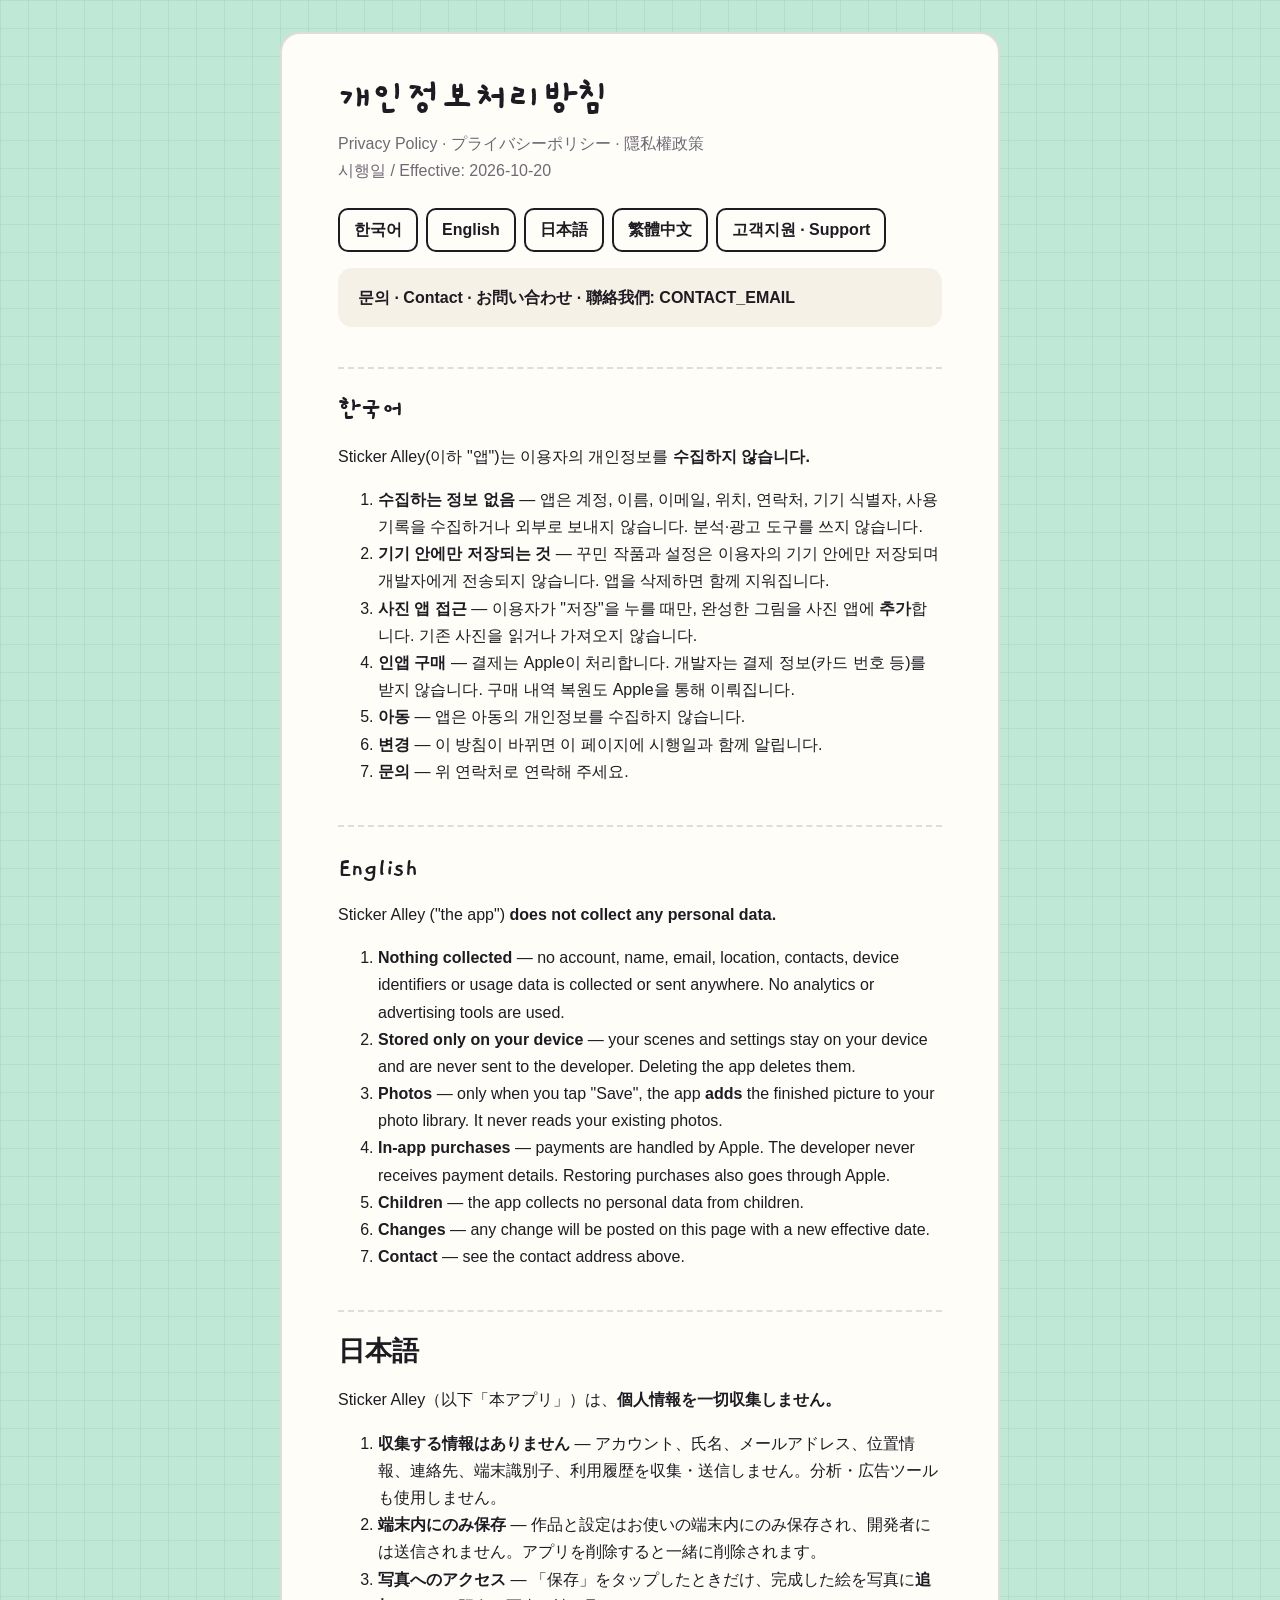
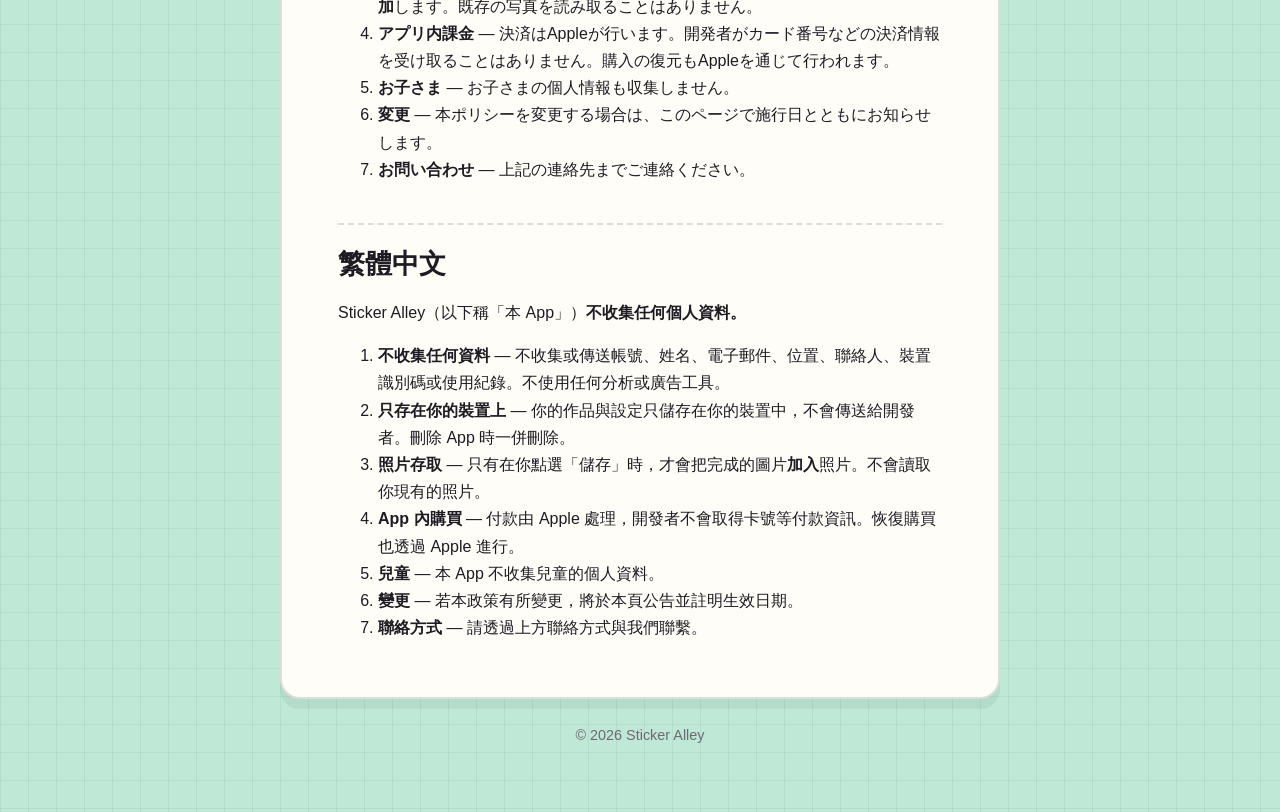
==== privacy.html @ f232ded1 "Support and privacy pages in four languages Co-Authored-By: Claude Opus 5.5 <noreply@anthropic.com>" ====
<!doctype html>
<html lang="ko">
<head>
<meta charset="utf-8">
<meta name="viewport" content="width=device-width, initial-scale=1">
<title>Sticker Alley — 개인정보처리방침 / Privacy Policy</title>
<link rel="preconnect" href="https://fonts.googleapis.com">
<link href="https://fonts.googleapis.com/css2?family=Gaegu:wght@700&display=swap" rel="stylesheet">
<link rel="stylesheet" href="style.css">
</head>
<body>
<main>
  <h1>개인정보처리방침</h1>
  <p class="lead">Privacy Policy · プライバシーポリシー · 隱私權政策<br>시행일 / Effective: 2026-10-20</p>
  <nav class="langs">
    <a href="#ko">한국어</a><a href="#en">English</a><a href="#ja">日本語</a><a href="#zh">繁體中文</a>
    <a href="index.html">고객지원 · Support</a>
  </nav>
  <p class="contact">문의 · Contact · お問い合わせ · 聯絡我們: <span id="email">CONTACT_EMAIL</span></p>

  <section id="ko">
    <h2>한국어</h2>
    <p>Sticker Alley(이하 "앱")는 이용자의 개인정보를 <b>수집하지 않습니다.</b></p>
    <ol>
      <li><b>수집하는 정보 없음</b> — 앱은 계정, 이름, 이메일, 위치, 연락처, 기기 식별자, 사용 기록을 수집하거나 외부로 보내지 않습니다. 분석·광고 도구를 쓰지 않습니다.</li>
      <li><b>기기 안에만 저장되는 것</b> — 꾸민 작품과 설정은 이용자의 기기 안에만 저장되며 개발자에게 전송되지 않습니다. 앱을 삭제하면 함께 지워집니다.</li>
      <li><b>사진 앱 접근</b> — 이용자가 "저장"을 누를 때만, 완성한 그림을 사진 앱에 <b>추가</b>합니다. 기존 사진을 읽거나 가져오지 않습니다.</li>
      <li><b>인앱 구매</b> — 결제는 Apple이 처리합니다. 개발자는 결제 정보(카드 번호 등)를 받지 않습니다. 구매 내역 복원도 Apple을 통해 이뤄집니다.</li>
      <li><b>아동</b> — 앱은 아동의 개인정보를 수집하지 않습니다.</li>
      <li><b>변경</b> — 이 방침이 바뀌면 이 페이지에 시행일과 함께 알립니다.</li>
      <li><b>문의</b> — 위 연락처로 연락해 주세요.</li>
    </ol>
  </section>

  <section id="en">
    <h2>English</h2>
    <p>Sticker Alley ("the app") <b>does not collect any personal data.</b></p>
    <ol>
      <li><b>Nothing collected</b> — no account, name, email, location, contacts, device identifiers or usage data is collected or sent anywhere. No analytics or advertising tools are used.</li>
      <li><b>Stored only on your device</b> — your scenes and settings stay on your device and are never sent to the developer. Deleting the app deletes them.</li>
      <li><b>Photos</b> — only when you tap "Save", the app <b>adds</b> the finished picture to your photo library. It never reads your existing photos.</li>
      <li><b>In-app purchases</b> — payments are handled by Apple. The developer never receives payment details. Restoring purchases also goes through Apple.</li>
      <li><b>Children</b> — the app collects no personal data from children.</li>
      <li><b>Changes</b> — any change will be posted on this page with a new effective date.</li>
      <li><b>Contact</b> — see the contact address above.</li>
    </ol>
  </section>

  <section id="ja">
    <h2>日本語</h2>
    <p>Sticker Alley（以下「本アプリ」）は、<b>個人情報を一切収集しません。</b></p>
    <ol>
      <li><b>収集する情報はありません</b> — アカウント、氏名、メールアドレス、位置情報、連絡先、端末識別子、利用履歴を収集・送信しません。分析・広告ツールも使用しません。</li>
      <li><b>端末内にのみ保存</b> — 作品と設定はお使いの端末内にのみ保存され、開発者には送信されません。アプリを削除すると一緒に削除されます。</li>
      <li><b>写真へのアクセス</b> — 「保存」をタップしたときだけ、完成した絵を写真に<b>追加</b>します。既存の写真を読み取ることはありません。</li>
      <li><b>アプリ内課金</b> — 決済はAppleが行います。開発者がカード番号などの決済情報を受け取ることはありません。購入の復元もAppleを通じて行われます。</li>
      <li><b>お子さま</b> — お子さまの個人情報も収集しません。</li>
      <li><b>変更</b> — 本ポリシーを変更する場合は、このページで施行日とともにお知らせします。</li>
      <li><b>お問い合わせ</b> — 上記の連絡先までご連絡ください。</li>
    </ol>
  </section>

  <section id="zh">
    <h2>繁體中文</h2>
    <p>Sticker Alley（以下稱「本 App」）<b>不收集任何個人資料。</b></p>
    <ol>
      <li><b>不收集任何資料</b> — 不收集或傳送帳號、姓名、電子郵件、位置、聯絡人、裝置識別碼或使用紀錄。不使用任何分析或廣告工具。</li>
      <li><b>只存在你的裝置上</b> — 你的作品與設定只儲存在你的裝置中，不會傳送給開發者。刪除 App 時一併刪除。</li>
      <li><b>照片存取</b> — 只有在你點選「儲存」時，才會把完成的圖片<b>加入</b>照片。不會讀取你現有的照片。</li>
      <li><b>App 內購買</b> — 付款由 Apple 處理，開發者不會取得卡號等付款資訊。恢復購買也透過 Apple 進行。</li>
      <li><b>兒童</b> — 本 App 不收集兒童的個人資料。</li>
      <li><b>變更</b> — 若本政策有所變更，將於本頁公告並註明生效日期。</li>
      <li><b>聯絡方式</b> — 請透過上方聯絡方式與我們聯繫。</li>
    </ol>
  </section>
</main>
<footer>© 2026 Sticker Alley</footer>
</body>
</html>
---- style.css ----
:root {
  --paper: #f6f1e7;
  --surface: #fffdf8;
  --ink: #1e1b22;
  --sub: #6f6976;
  --accent: #e8432e;
  --mint: #bfe8d6;
  --rule: rgba(30, 27, 34, 0.14);
}
* { box-sizing: border-box; }
body {
  margin: 0;
  background: var(--mint);
  background-image: linear-gradient(rgba(30, 90, 70, 0.07) 1px, transparent 1px),
                    linear-gradient(90deg, rgba(30, 90, 70, 0.07) 1px, transparent 1px);
  background-size: 28px 28px;
  color: var(--ink);
  font: 16px/1.7 "Pretendard", -apple-system, "Apple SD Gothic Neo", "Hiragino Sans", "PingFang TC", "Noto Sans KR", sans-serif;
  padding: 32px 16px 64px;
}
main {
  max-width: 720px;
  margin: 0 auto;
  background: var(--surface);
  border: 2px solid var(--rule);
  border-radius: 20px;
  padding: 40px clamp(20px, 5vw, 56px);
  box-shadow: 0 10px 0 rgba(30, 27, 34, 0.06);
}
h1, h2, h3 { font-family: "Gaegu", "Pretendard", sans-serif; line-height: 1.25; }
h1 { font-size: 2.6rem; margin: 0 0 4px; }
h2 { font-size: 1.7rem; margin: 40px 0 8px; padding-top: 24px; border-top: 2px dashed var(--rule); }
h3 { font-size: 1.3rem; margin: 24px 0 4px; }
.lead { color: var(--sub); margin: 0 0 24px; }
nav.langs { display: flex; flex-wrap: wrap; gap: 8px; margin: 0 0 8px; }
nav.langs a, .button {
  display: inline-block;
  padding: 6px 14px;
  border: 2px solid var(--ink);
  border-radius: 10px;
  color: var(--ink);
  text-decoration: none;
  font-weight: 700;
  background: var(--surface);
}
nav.langs a:hover, .button:hover { background: var(--paper); }
a { color: var(--accent); }
.contact {
  background: var(--paper);
  border-radius: 14px;
  padding: 16px 20px;
  margin: 16px 0;
  font-weight: 700;
}
footer { max-width: 720px; margin: 24px auto 0; text-align: center; color: var(--sub); font-size: 0.9rem; }
ul { padding-left: 1.2em; }
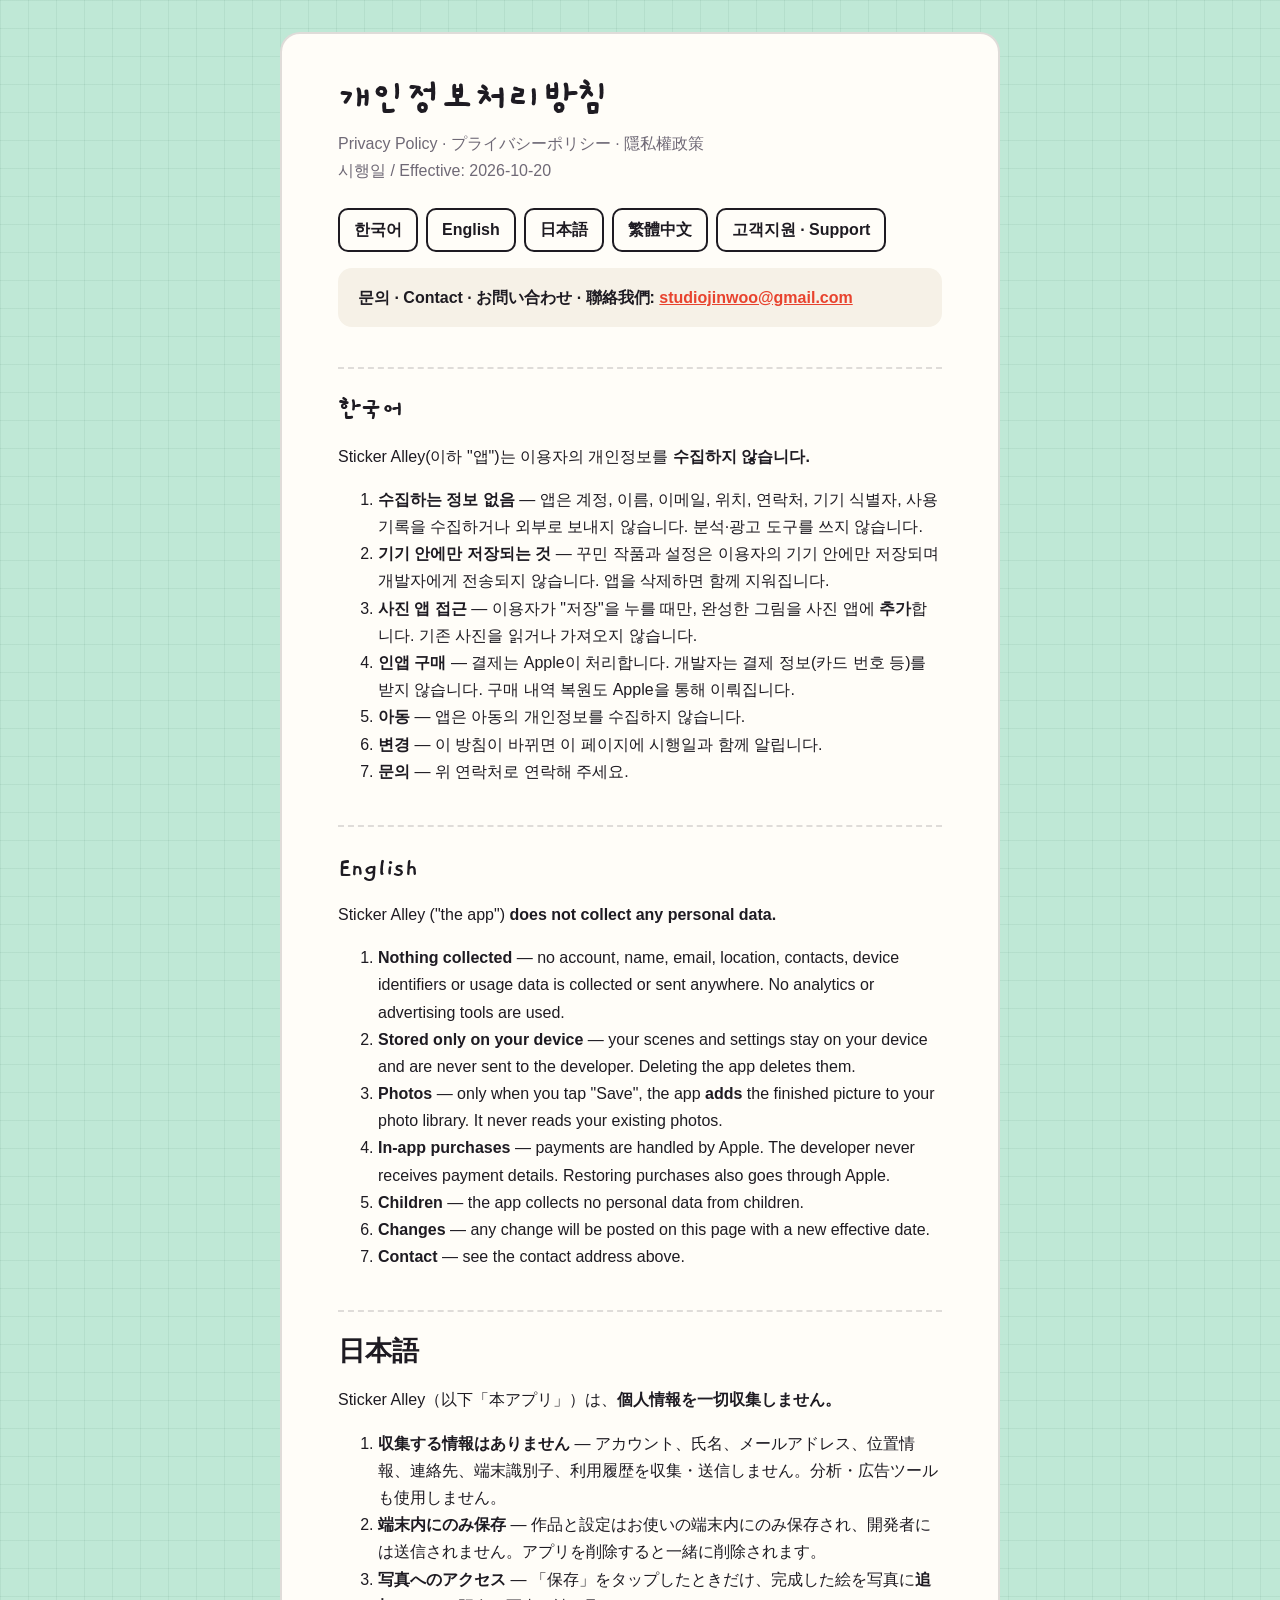
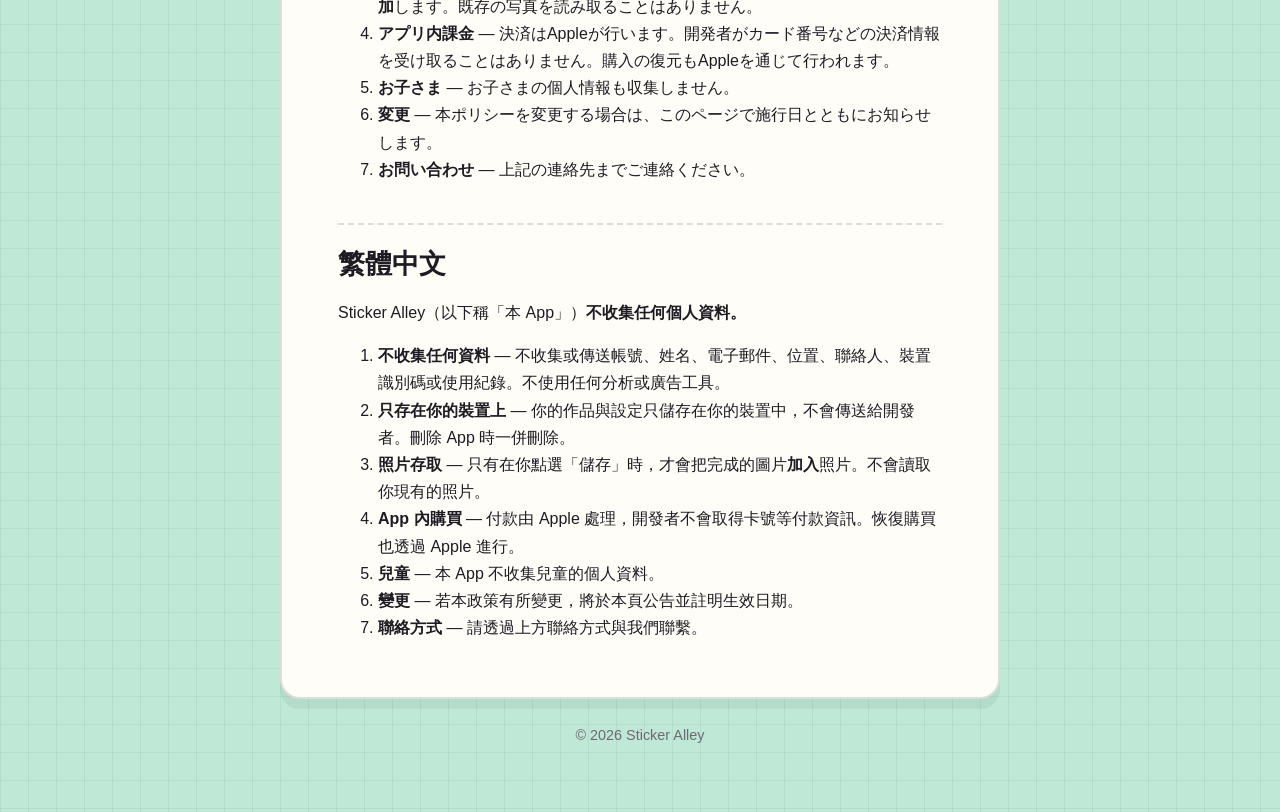
==== commit 12c40d71: "Contact address Co-Authored-By: Claude Opus 5.5 <noreply@anthropic.com>" ====
--- a/privacy.html
+++ b/privacy.html
@@ -16,7 +16,7 @@
     <a href="#ko">한국어</a><a href="#en">English</a><a href="#ja">日本語</a><a href="#zh">繁體中文</a>
     <a href="index.html">고객지원 · Support</a>
   </nav>
-  <p class="contact">문의 · Contact · お問い合わせ · 聯絡我們: <span id="email">CONTACT_EMAIL</span></p>
+  <p class="contact">문의 · Contact · お問い合わせ · 聯絡我們: <a id="email" href="mailto:studiojinwoo@gmail.com">studiojinwoo@gmail.com</a></p>
 
   <section id="ko">
     <h2>한국어</h2>
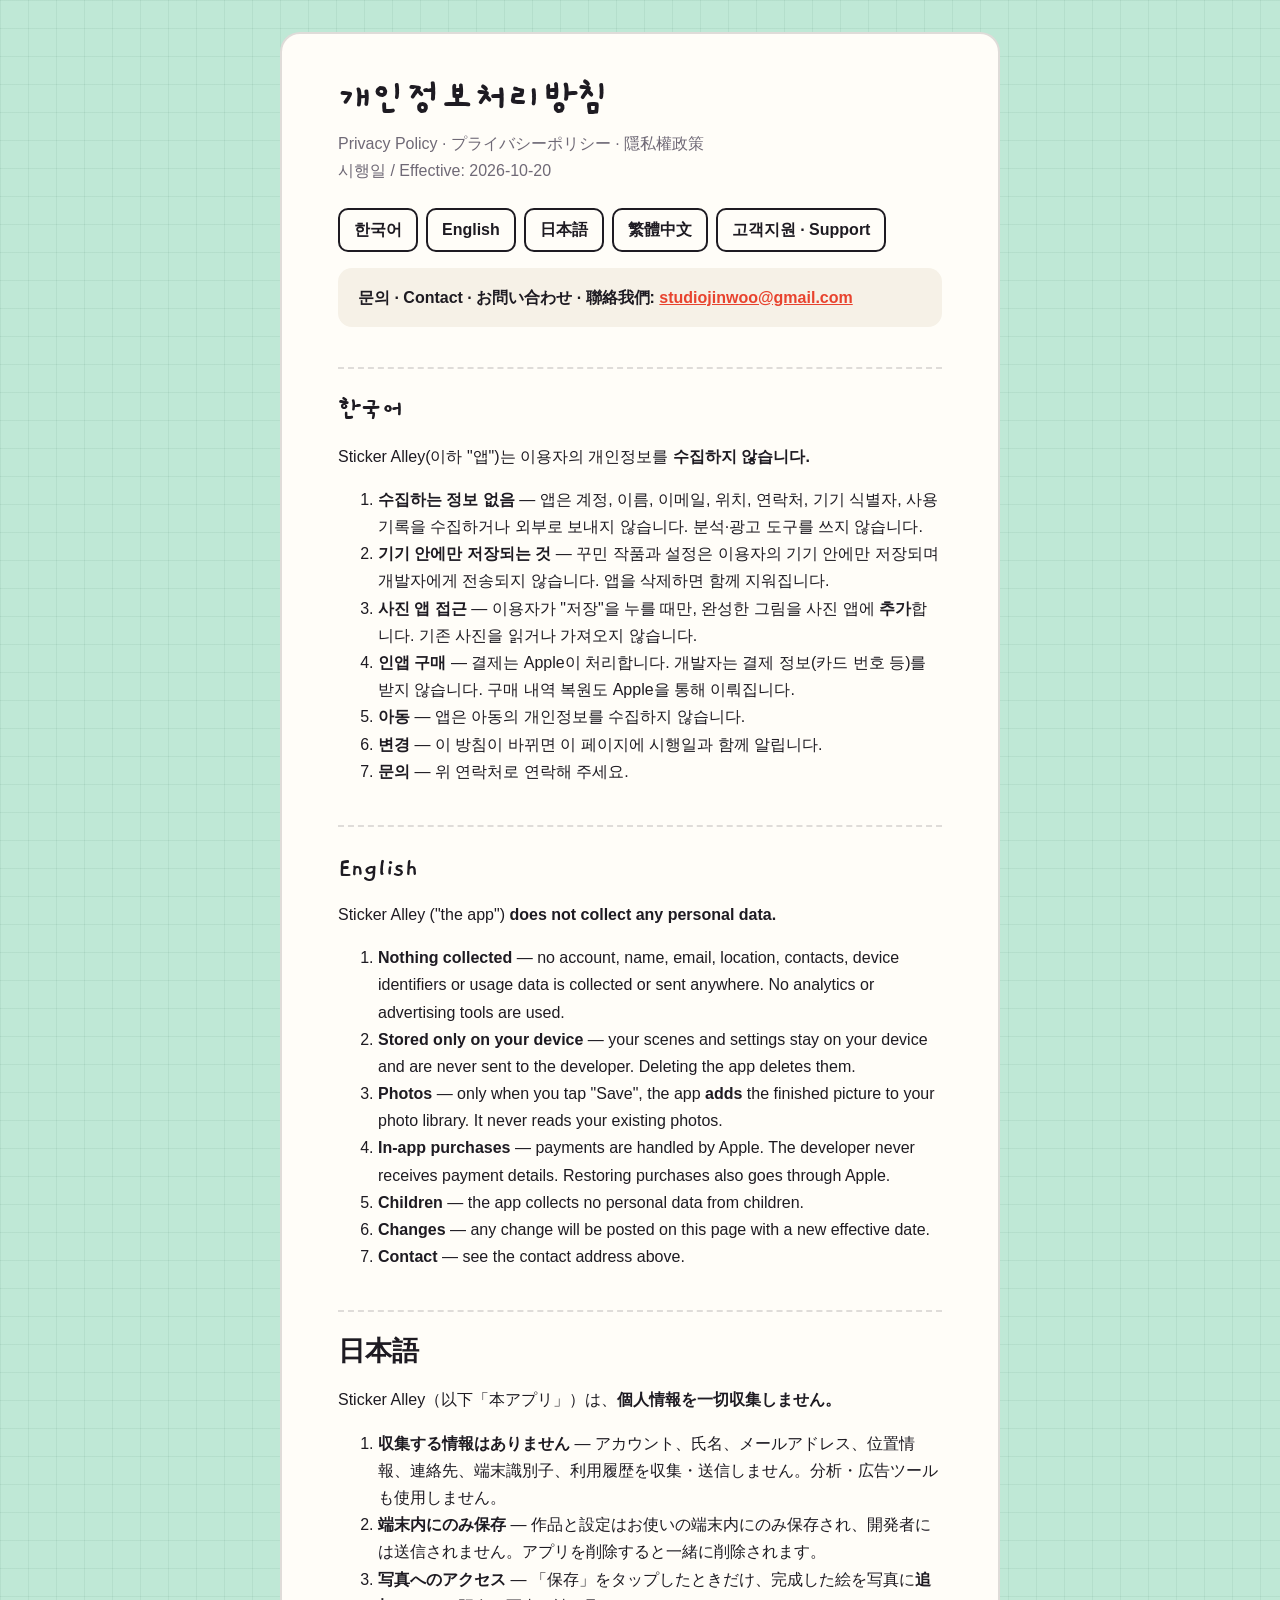
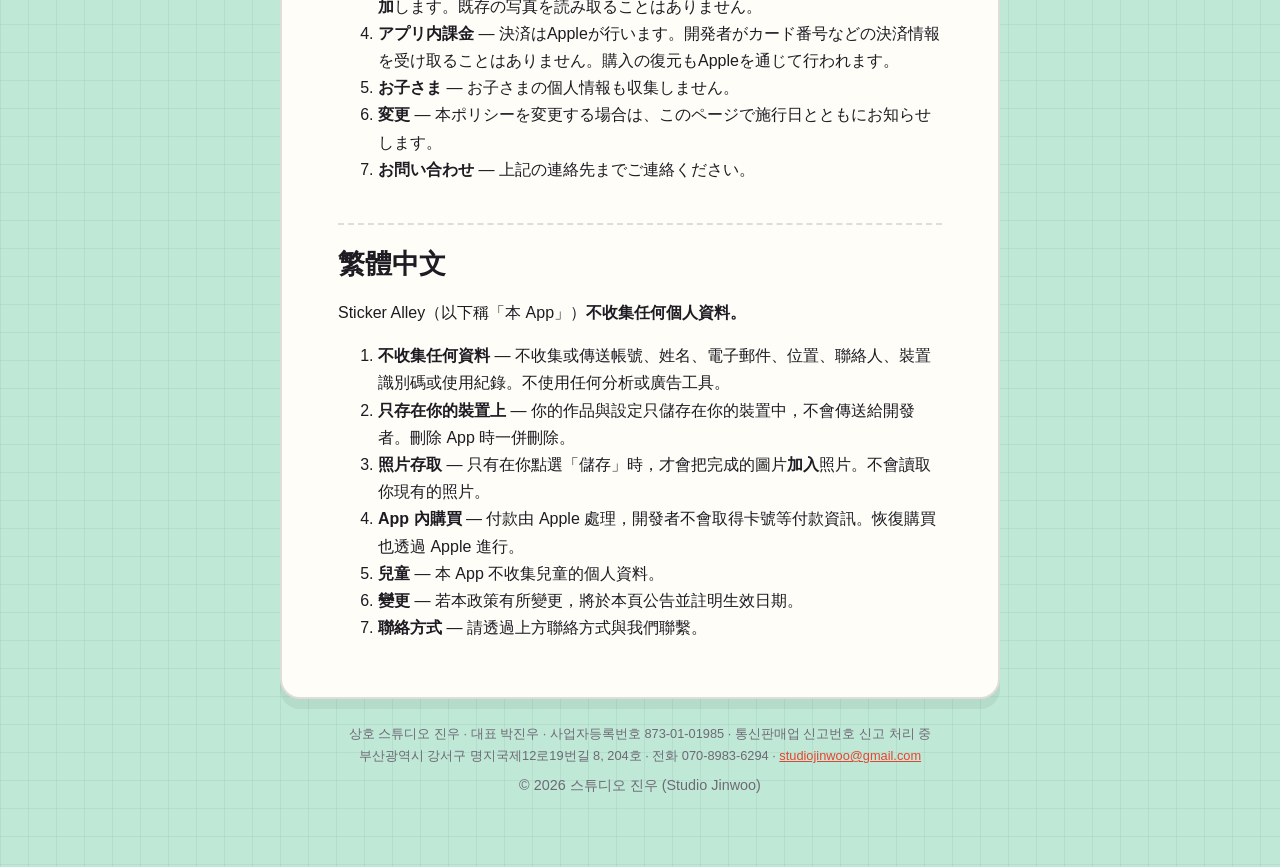
==== commit fd6aa7b3: "사업자 정보 표시 (전자상거래법): 스튜디오 진우 Co-Authored-By: Claude Opus 5.5 <noreply@anthropic.com>" ====
--- a/privacy.html
+++ b/privacy.html
@@ -74,6 +74,10 @@
     </ol>
   </section>
 </main>
-<footer>© 2026 Sticker Alley</footer>
+<footer>
+  <p class="biz">상호 스튜디오 진우 · 대표 박진우 · 사업자등록번호 873-01-01985 · 통신판매업 신고번호 신고 처리 중<br>
+  부산광역시 강서구 명지국제12로19번길 8, 204호 · 전화 070-8983-6294 · <a href="mailto:studiojinwoo@gmail.com">studiojinwoo@gmail.com</a></p>
+  <p>© 2026 스튜디오 진우 (Studio Jinwoo)</p>
+</footer>
 </body>
 </html>
--- a/style.css
+++ b/style.css
@@ -54,3 +54,5 @@
 }
 footer { max-width: 720px; margin: 24px auto 0; text-align: center; color: var(--sub); font-size: 0.9rem; }
 ul { padding-left: 1.2em; }
+footer p { margin: 6px 0; }
+footer .biz { font-size: 0.8rem; line-height: 1.7; word-break: keep-all; }
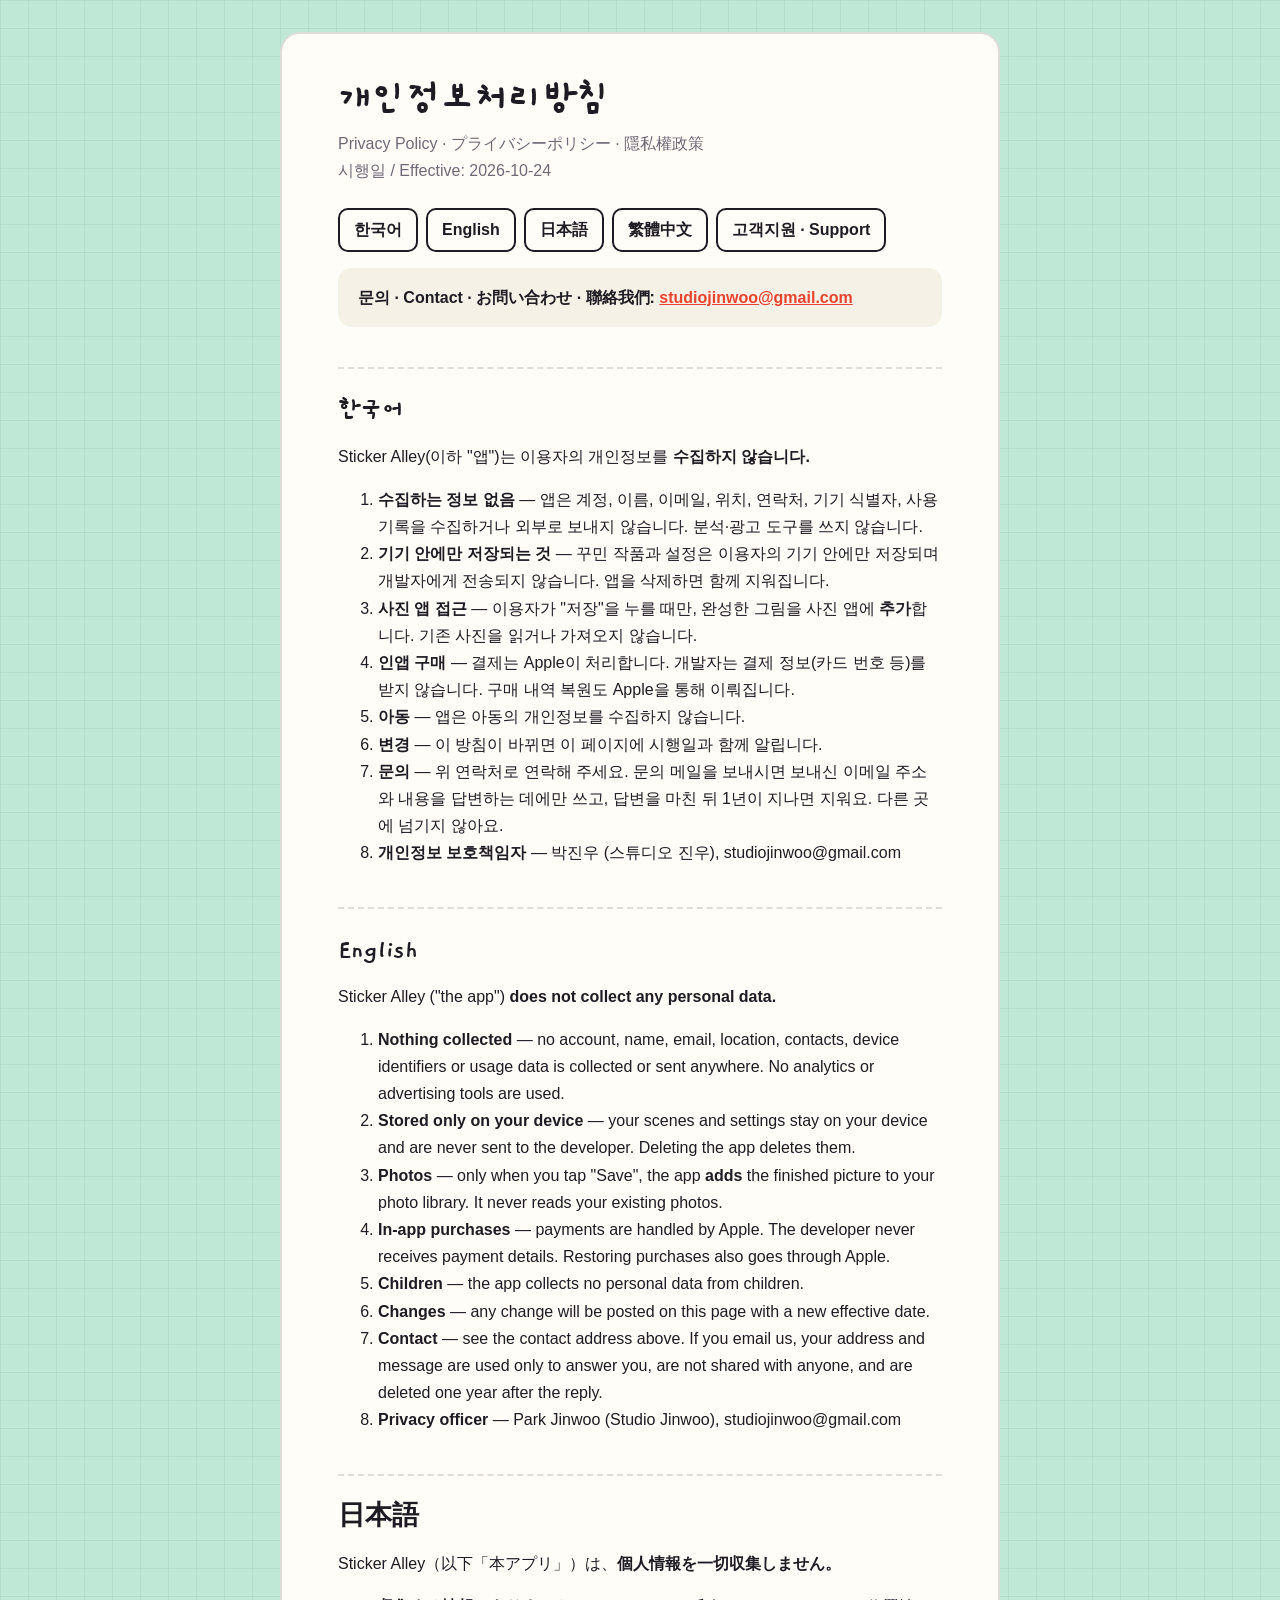
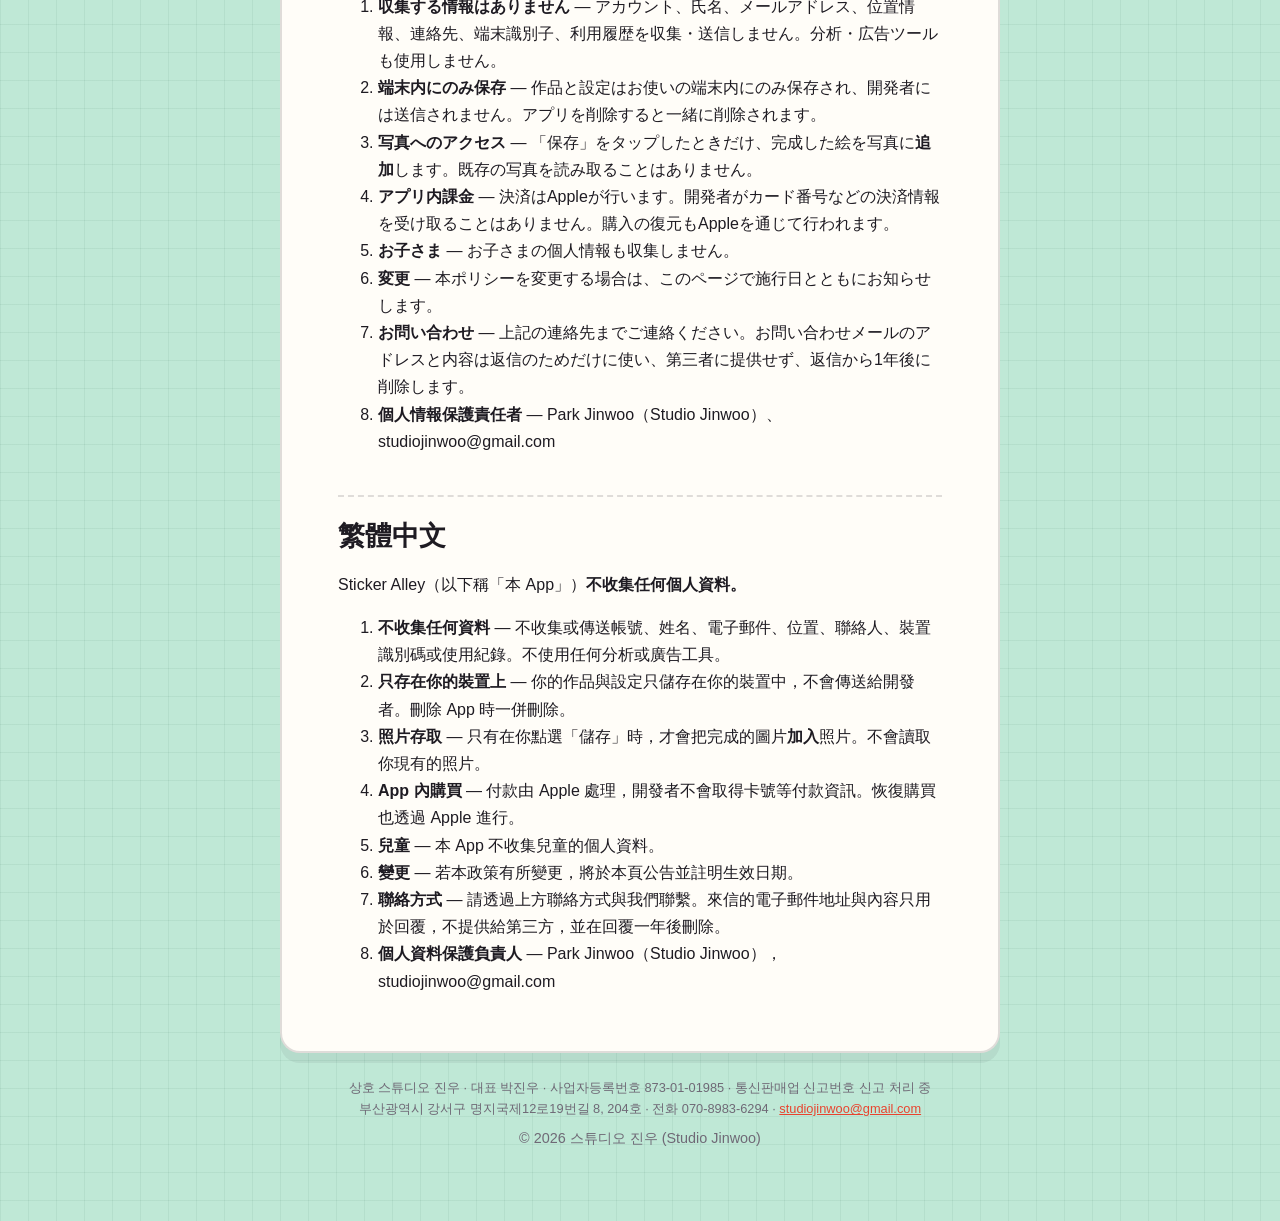
==== commit ec26c9df: "컬렉션 구성(유료 6세트, 크리스마스 마을 제외)·일본어 이름 発売記念コレクション, 개인정보 처리방침에 문의 메일 처리와 보호책임자 Co-Authored-By: Claude Opu" ====
--- a/privacy.html
+++ b/privacy.html
@@ -11,7 +11,7 @@
 <body>
 <main>
   <h1>개인정보처리방침</h1>
-  <p class="lead">Privacy Policy · プライバシーポリシー · 隱私權政策<br>시행일 / Effective: 2026-10-20</p>
+  <p class="lead">Privacy Policy · プライバシーポリシー · 隱私權政策<br>시행일 / Effective: 2026-10-24</p>
   <nav class="langs">
     <a href="#ko">한국어</a><a href="#en">English</a><a href="#ja">日本語</a><a href="#zh">繁體中文</a>
     <a href="index.html">고객지원 · Support</a>
@@ -28,7 +28,8 @@
       <li><b>인앱 구매</b> — 결제는 Apple이 처리합니다. 개발자는 결제 정보(카드 번호 등)를 받지 않습니다. 구매 내역 복원도 Apple을 통해 이뤄집니다.</li>
       <li><b>아동</b> — 앱은 아동의 개인정보를 수집하지 않습니다.</li>
       <li><b>변경</b> — 이 방침이 바뀌면 이 페이지에 시행일과 함께 알립니다.</li>
-      <li><b>문의</b> — 위 연락처로 연락해 주세요.</li>
+      <li><b>문의</b> — 위 연락처로 연락해 주세요. 문의 메일을 보내시면 보내신 이메일 주소와 내용을 답변하는 데에만 쓰고, 답변을 마친 뒤 1년이 지나면 지워요. 다른 곳에 넘기지 않아요.</li>
+      <li><b>개인정보 보호책임자</b> — 박진우 (스튜디오 진우), studiojinwoo@gmail.com</li>
     </ol>
   </section>
 
@@ -42,7 +43,8 @@
       <li><b>In-app purchases</b> — payments are handled by Apple. The developer never receives payment details. Restoring purchases also goes through Apple.</li>
       <li><b>Children</b> — the app collects no personal data from children.</li>
       <li><b>Changes</b> — any change will be posted on this page with a new effective date.</li>
-      <li><b>Contact</b> — see the contact address above.</li>
+      <li><b>Contact</b> — see the contact address above. If you email us, your address and message are used only to answer you, are not shared with anyone, and are deleted one year after the reply.</li>
+      <li><b>Privacy officer</b> — Park Jinwoo (Studio Jinwoo), studiojinwoo@gmail.com</li>
     </ol>
   </section>
 
@@ -56,7 +58,8 @@
       <li><b>アプリ内課金</b> — 決済はAppleが行います。開発者がカード番号などの決済情報を受け取ることはありません。購入の復元もAppleを通じて行われます。</li>
       <li><b>お子さま</b> — お子さまの個人情報も収集しません。</li>
       <li><b>変更</b> — 本ポリシーを変更する場合は、このページで施行日とともにお知らせします。</li>
-      <li><b>お問い合わせ</b> — 上記の連絡先までご連絡ください。</li>
+      <li><b>お問い合わせ</b> — 上記の連絡先までご連絡ください。お問い合わせメールのアドレスと内容は返信のためだけに使い、第三者に提供せず、返信から1年後に削除します。</li>
+      <li><b>個人情報保護責任者</b> — Park Jinwoo（Studio Jinwoo）、studiojinwoo@gmail.com</li>
     </ol>
   </section>
 
@@ -70,11 +73,12 @@
       <li><b>App 內購買</b> — 付款由 Apple 處理，開發者不會取得卡號等付款資訊。恢復購買也透過 Apple 進行。</li>
       <li><b>兒童</b> — 本 App 不收集兒童的個人資料。</li>
       <li><b>變更</b> — 若本政策有所變更，將於本頁公告並註明生效日期。</li>
-      <li><b>聯絡方式</b> — 請透過上方聯絡方式與我們聯繫。</li>
+      <li><b>聯絡方式</b> — 請透過上方聯絡方式與我們聯繫。來信的電子郵件地址與內容只用於回覆，不提供給第三方，並在回覆一年後刪除。</li>
+      <li><b>個人資料保護負責人</b> — Park Jinwoo（Studio Jinwoo），studiojinwoo@gmail.com</li>
     </ol>
   </section>
 </main>
-<footer>
+<footer id="biz">
   <p class="biz">상호 스튜디오 진우 · 대표 박진우 · 사업자등록번호 873-01-01985 · 통신판매업 신고번호 신고 처리 중<br>
   부산광역시 강서구 명지국제12로19번길 8, 204호 · 전화 070-8983-6294 · <a href="mailto:studiojinwoo@gmail.com">studiojinwoo@gmail.com</a></p>
   <p>© 2026 스튜디오 진우 (Studio Jinwoo)</p>
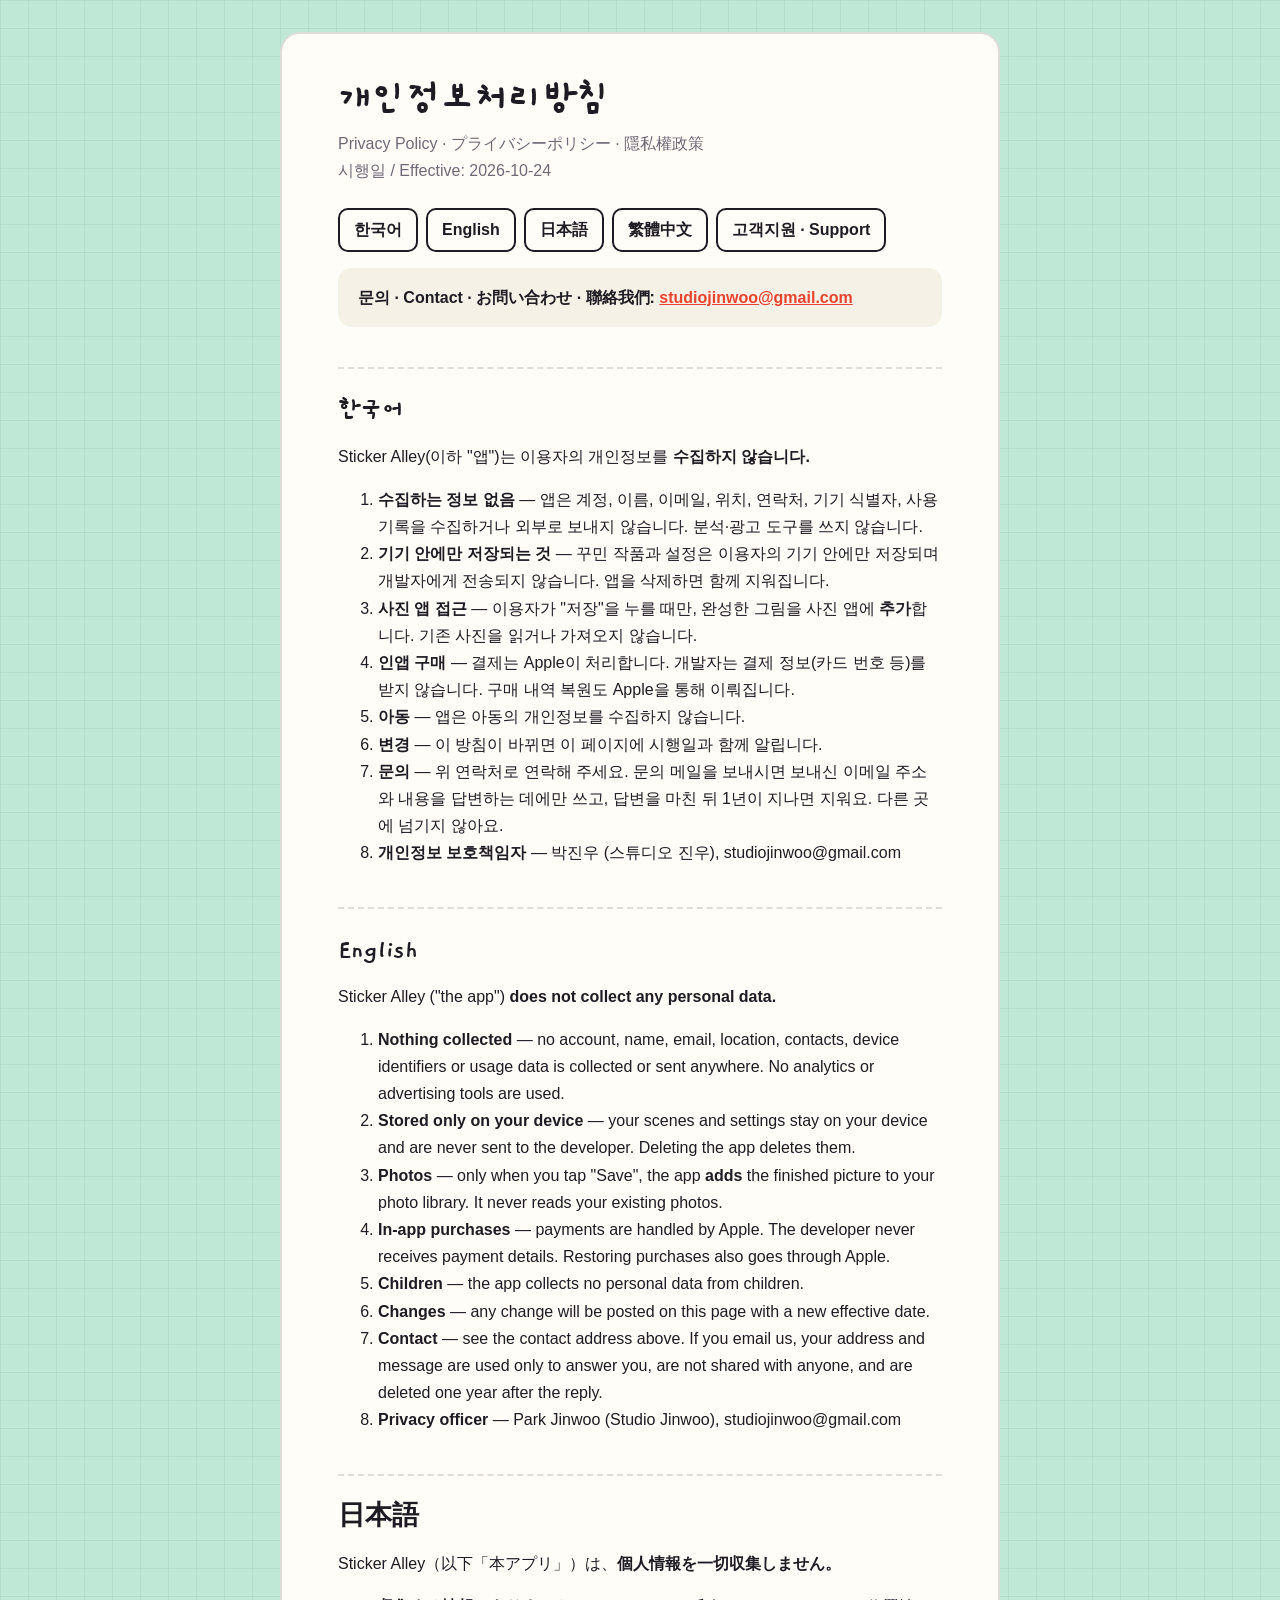
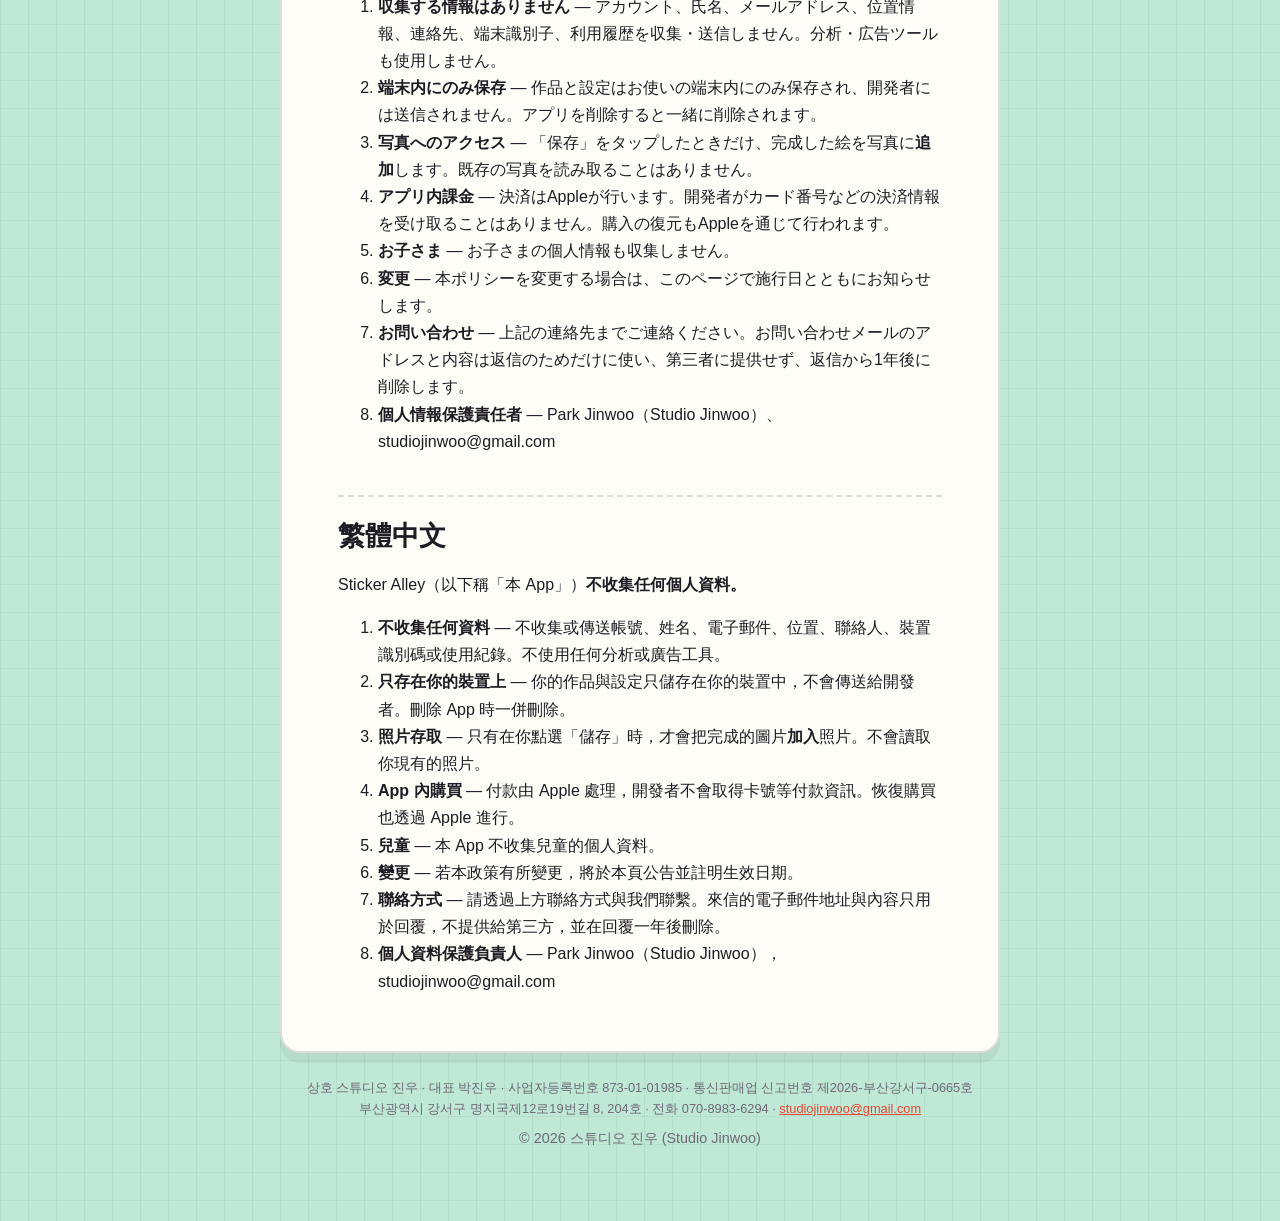
==== commit 5b90e818: "통신판매업 신고번호 표시: 제2026-부산강서구-0665호 (2026-10-26 신고) Co-Authored-By: Claude Opus 5.5 <noreply@anthropic." ====
--- a/privacy.html
+++ b/privacy.html
@@ -79,7 +79,7 @@
   </section>
 </main>
 <footer id="biz">
-  <p class="biz">상호 스튜디오 진우 · 대표 박진우 · 사업자등록번호 873-01-01985 · 통신판매업 신고번호 신고 처리 중<br>
+  <p class="biz">상호 스튜디오 진우 · 대표 박진우 · 사업자등록번호 873-01-01985 · 통신판매업 신고번호 제2026-부산강서구-0665호<br>
   부산광역시 강서구 명지국제12로19번길 8, 204호 · 전화 070-8983-6294 · <a href="mailto:studiojinwoo@gmail.com">studiojinwoo@gmail.com</a></p>
   <p>© 2026 스튜디오 진우 (Studio Jinwoo)</p>
 </footer>
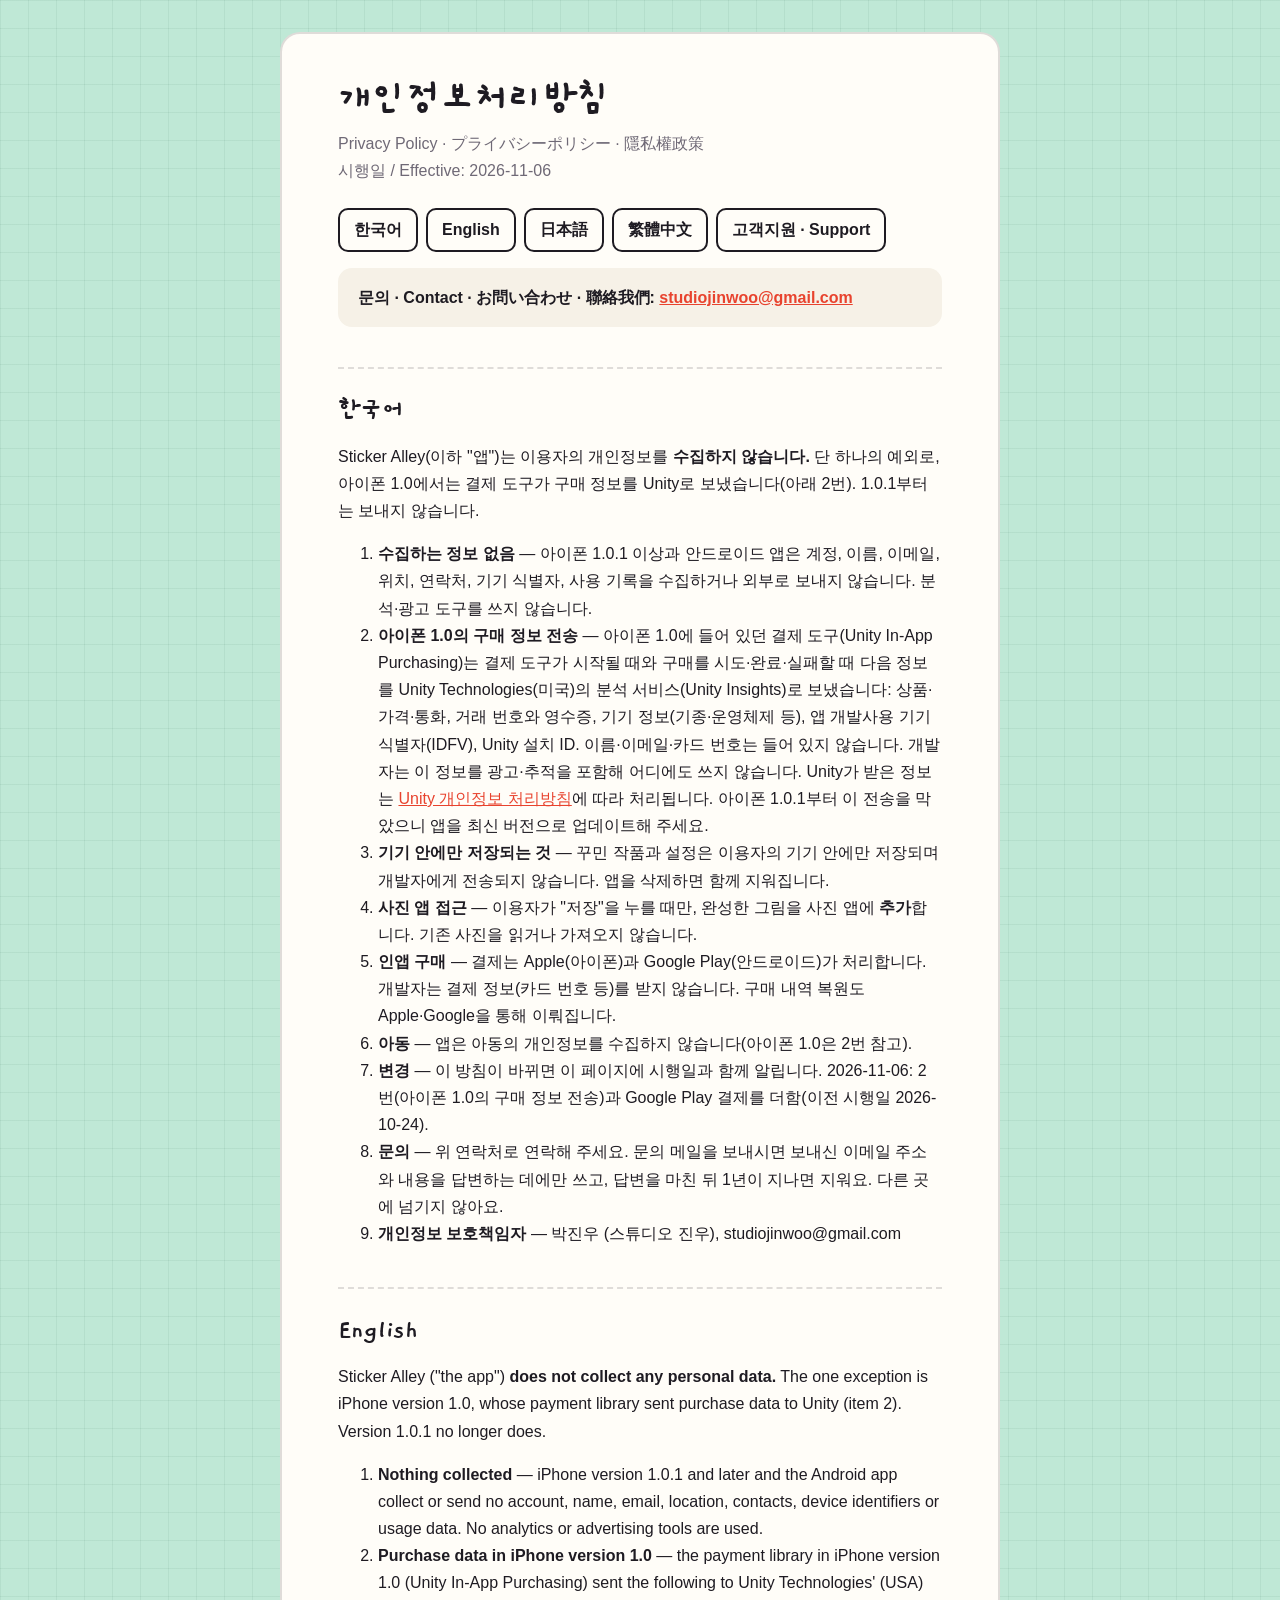
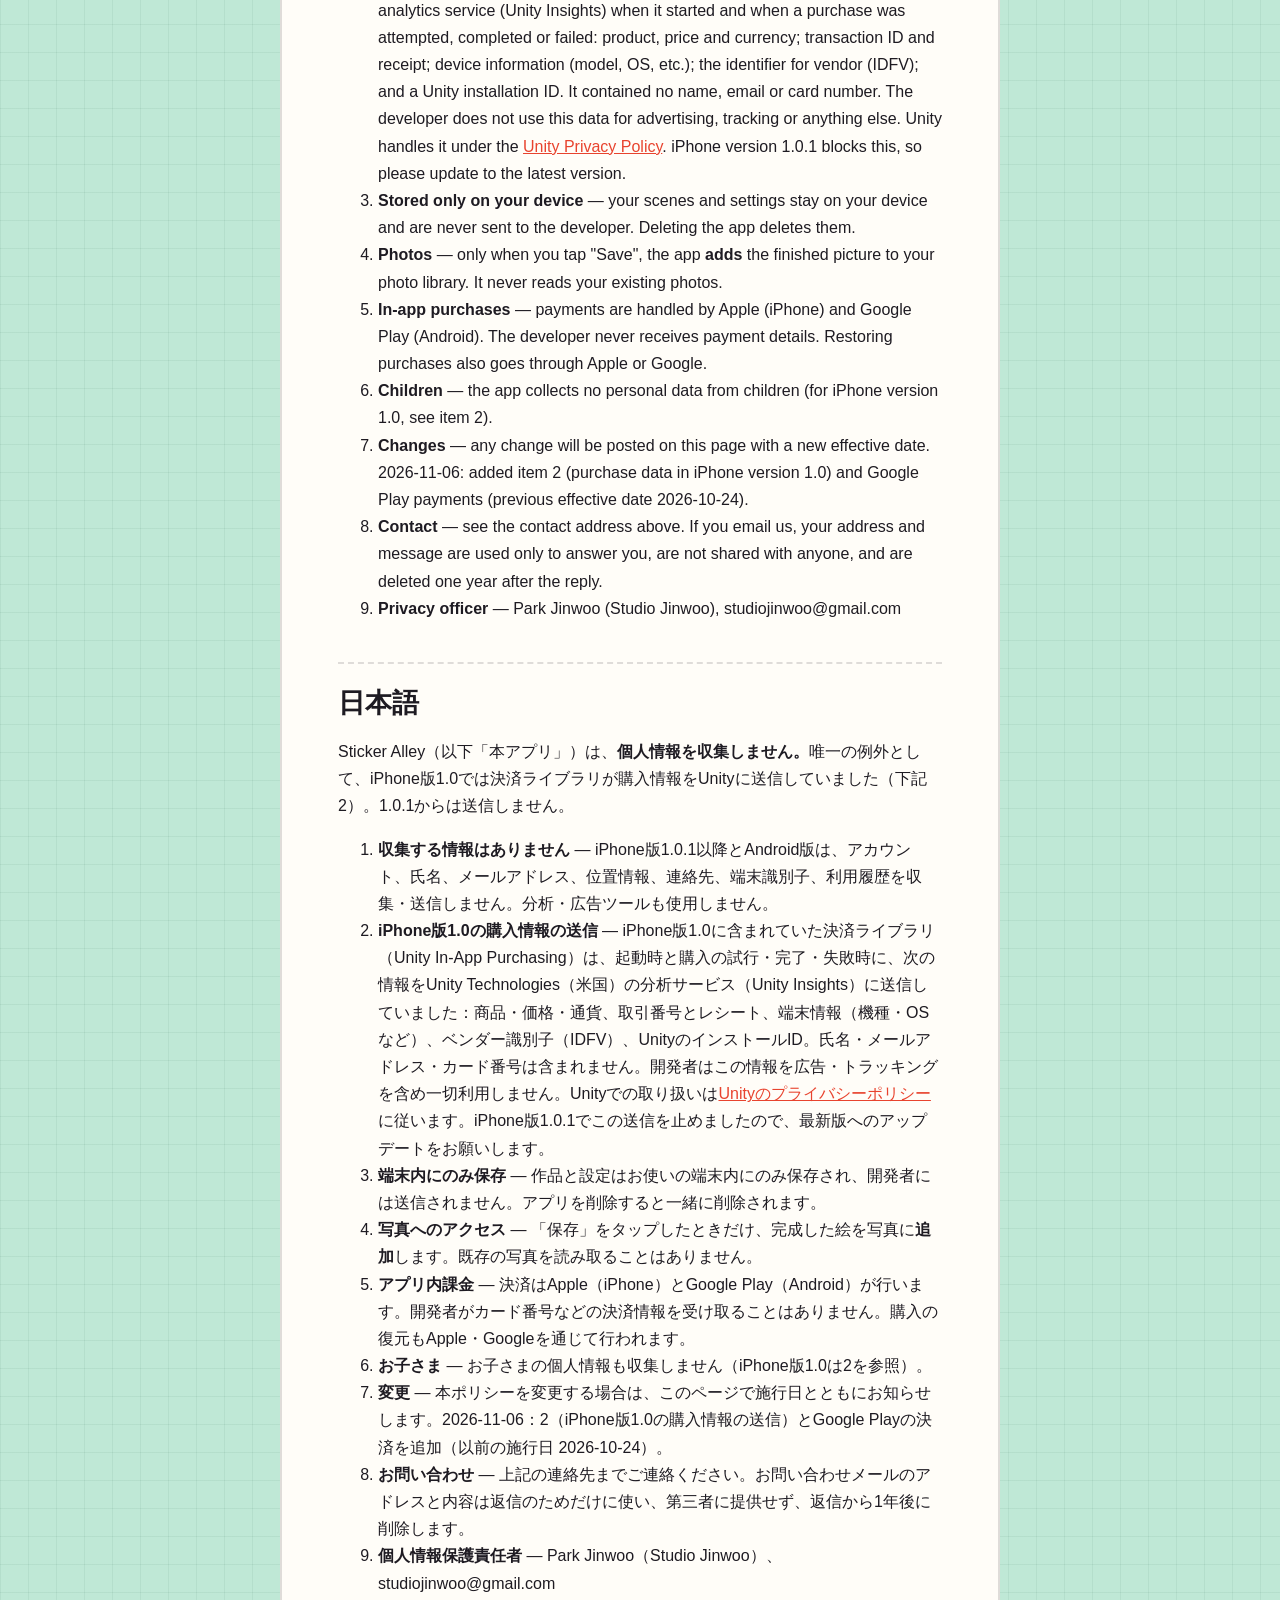
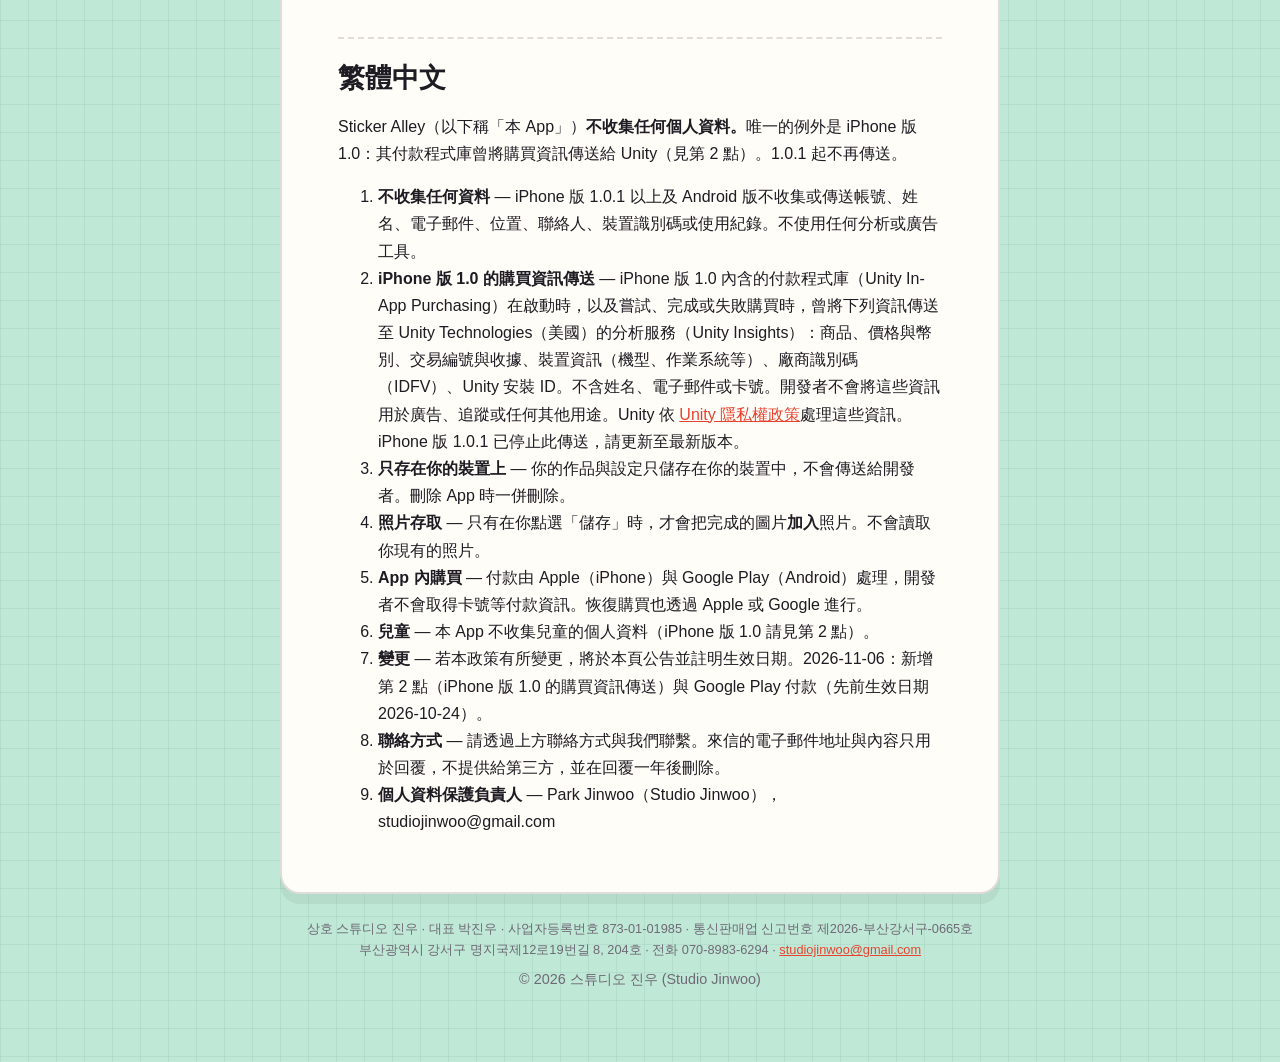
==== commit 8c92677c: "개인정보 처리방침 고침: 아이폰 1.0의 결제 도구가 구매 정보를 Unity로 보낸 것(1.0.1부터 막음)과 Google Play 결제를 4개 언어로 적음, 시행일 2026-11" ====
--- a/privacy.html
+++ b/privacy.html
@@ -11,7 +11,7 @@
 <body>
 <main>
   <h1>개인정보처리방침</h1>
-  <p class="lead">Privacy Policy · プライバシーポリシー · 隱私權政策<br>시행일 / Effective: 2026-10-24</p>
+  <p class="lead">Privacy Policy · プライバシーポリシー · 隱私權政策<br>시행일 / Effective: 2026-11-06</p>
   <nav class="langs">
     <a href="#ko">한국어</a><a href="#en">English</a><a href="#ja">日本語</a><a href="#zh">繁體中文</a>
     <a href="index.html">고객지원 · Support</a>
@@ -20,14 +20,15 @@
 
   <section id="ko">
     <h2>한국어</h2>
-    <p>Sticker Alley(이하 "앱")는 이용자의 개인정보를 <b>수집하지 않습니다.</b></p>
+    <p>Sticker Alley(이하 "앱")는 이용자의 개인정보를 <b>수집하지 않습니다.</b> 단 하나의 예외로, 아이폰 1.0에서는 결제 도구가 구매 정보를 Unity로 보냈습니다(아래 2번). 1.0.1부터는 보내지 않습니다.</p>
     <ol>
-      <li><b>수집하는 정보 없음</b> — 앱은 계정, 이름, 이메일, 위치, 연락처, 기기 식별자, 사용 기록을 수집하거나 외부로 보내지 않습니다. 분석·광고 도구를 쓰지 않습니다.</li>
+      <li><b>수집하는 정보 없음</b> — 아이폰 1.0.1 이상과 안드로이드 앱은 계정, 이름, 이메일, 위치, 연락처, 기기 식별자, 사용 기록을 수집하거나 외부로 보내지 않습니다. 분석·광고 도구를 쓰지 않습니다.</li>
+      <li><b>아이폰 1.0의 구매 정보 전송</b> — 아이폰 1.0에 들어 있던 결제 도구(Unity In-App Purchasing)는 결제 도구가 시작될 때와 구매를 시도·완료·실패할 때 다음 정보를 Unity Technologies(미국)의 분석 서비스(Unity Insights)로 보냈습니다: 상품·가격·통화, 거래 번호와 영수증, 기기 정보(기종·운영체제 등), 앱 개발사용 기기 식별자(IDFV), Unity 설치 ID. 이름·이메일·카드 번호는 들어 있지 않습니다. 개발자는 이 정보를 광고·추적을 포함해 어디에도 쓰지 않습니다. Unity가 받은 정보는 <a href="https://unity.com/legal/privacy-policy">Unity 개인정보 처리방침</a>에 따라 처리됩니다. 아이폰 1.0.1부터 이 전송을 막았으니 앱을 최신 버전으로 업데이트해 주세요.</li>
       <li><b>기기 안에만 저장되는 것</b> — 꾸민 작품과 설정은 이용자의 기기 안에만 저장되며 개발자에게 전송되지 않습니다. 앱을 삭제하면 함께 지워집니다.</li>
       <li><b>사진 앱 접근</b> — 이용자가 "저장"을 누를 때만, 완성한 그림을 사진 앱에 <b>추가</b>합니다. 기존 사진을 읽거나 가져오지 않습니다.</li>
-      <li><b>인앱 구매</b> — 결제는 Apple이 처리합니다. 개발자는 결제 정보(카드 번호 등)를 받지 않습니다. 구매 내역 복원도 Apple을 통해 이뤄집니다.</li>
-      <li><b>아동</b> — 앱은 아동의 개인정보를 수집하지 않습니다.</li>
-      <li><b>변경</b> — 이 방침이 바뀌면 이 페이지에 시행일과 함께 알립니다.</li>
+      <li><b>인앱 구매</b> — 결제는 Apple(아이폰)과 Google Play(안드로이드)가 처리합니다. 개발자는 결제 정보(카드 번호 등)를 받지 않습니다. 구매 내역 복원도 Apple·Google을 통해 이뤄집니다.</li>
+      <li><b>아동</b> — 앱은 아동의 개인정보를 수집하지 않습니다(아이폰 1.0은 2번 참고).</li>
+      <li><b>변경</b> — 이 방침이 바뀌면 이 페이지에 시행일과 함께 알립니다. 2026-11-06: 2번(아이폰 1.0의 구매 정보 전송)과 Google Play 결제를 더함(이전 시행일 2026-10-24).</li>
       <li><b>문의</b> — 위 연락처로 연락해 주세요. 문의 메일을 보내시면 보내신 이메일 주소와 내용을 답변하는 데에만 쓰고, 답변을 마친 뒤 1년이 지나면 지워요. 다른 곳에 넘기지 않아요.</li>
       <li><b>개인정보 보호책임자</b> — 박진우 (스튜디오 진우), studiojinwoo@gmail.com</li>
     </ol>
@@ -35,14 +36,15 @@
 
   <section id="en">
     <h2>English</h2>
-    <p>Sticker Alley ("the app") <b>does not collect any personal data.</b></p>
+    <p>Sticker Alley ("the app") <b>does not collect any personal data.</b> The one exception is iPhone version 1.0, whose payment library sent purchase data to Unity (item 2). Version 1.0.1 no longer does.</p>
     <ol>
-      <li><b>Nothing collected</b> — no account, name, email, location, contacts, device identifiers or usage data is collected or sent anywhere. No analytics or advertising tools are used.</li>
+      <li><b>Nothing collected</b> — iPhone version 1.0.1 and later and the Android app collect or send no account, name, email, location, contacts, device identifiers or usage data. No analytics or advertising tools are used.</li>
+      <li><b>Purchase data in iPhone version 1.0</b> — the payment library in iPhone version 1.0 (Unity In-App Purchasing) sent the following to Unity Technologies' (USA) analytics service (Unity Insights) when it started and when a purchase was attempted, completed or failed: product, price and currency; transaction ID and receipt; device information (model, OS, etc.); the identifier for vendor (IDFV); and a Unity installation ID. It contained no name, email or card number. The developer does not use this data for advertising, tracking or anything else. Unity handles it under the <a href="https://unity.com/legal/privacy-policy">Unity Privacy Policy</a>. iPhone version 1.0.1 blocks this, so please update to the latest version.</li>
       <li><b>Stored only on your device</b> — your scenes and settings stay on your device and are never sent to the developer. Deleting the app deletes them.</li>
       <li><b>Photos</b> — only when you tap "Save", the app <b>adds</b> the finished picture to your photo library. It never reads your existing photos.</li>
-      <li><b>In-app purchases</b> — payments are handled by Apple. The developer never receives payment details. Restoring purchases also goes through Apple.</li>
-      <li><b>Children</b> — the app collects no personal data from children.</li>
-      <li><b>Changes</b> — any change will be posted on this page with a new effective date.</li>
+      <li><b>In-app purchases</b> — payments are handled by Apple (iPhone) and Google Play (Android). The developer never receives payment details. Restoring purchases also goes through Apple or Google.</li>
+      <li><b>Children</b> — the app collects no personal data from children (for iPhone version 1.0, see item 2).</li>
+      <li><b>Changes</b> — any change will be posted on this page with a new effective date. 2026-11-06: added item 2 (purchase data in iPhone version 1.0) and Google Play payments (previous effective date 2026-10-24).</li>
       <li><b>Contact</b> — see the contact address above. If you email us, your address and message are used only to answer you, are not shared with anyone, and are deleted one year after the reply.</li>
       <li><b>Privacy officer</b> — Park Jinwoo (Studio Jinwoo), studiojinwoo@gmail.com</li>
     </ol>
@@ -50,14 +52,15 @@
 
   <section id="ja">
     <h2>日本語</h2>
-    <p>Sticker Alley（以下「本アプリ」）は、<b>個人情報を一切収集しません。</b></p>
+    <p>Sticker Alley（以下「本アプリ」）は、<b>個人情報を収集しません。</b>唯一の例外として、iPhone版1.0では決済ライブラリが購入情報をUnityに送信していました（下記2）。1.0.1からは送信しません。</p>
     <ol>
-      <li><b>収集する情報はありません</b> — アカウント、氏名、メールアドレス、位置情報、連絡先、端末識別子、利用履歴を収集・送信しません。分析・広告ツールも使用しません。</li>
+      <li><b>収集する情報はありません</b> — iPhone版1.0.1以降とAndroid版は、アカウント、氏名、メールアドレス、位置情報、連絡先、端末識別子、利用履歴を収集・送信しません。分析・広告ツールも使用しません。</li>
+      <li><b>iPhone版1.0の購入情報の送信</b> — iPhone版1.0に含まれていた決済ライブラリ（Unity In-App Purchasing）は、起動時と購入の試行・完了・失敗時に、次の情報をUnity Technologies（米国）の分析サービス（Unity Insights）に送信していました：商品・価格・通貨、取引番号とレシート、端末情報（機種・OSなど）、ベンダー識別子（IDFV）、UnityのインストールID。氏名・メールアドレス・カード番号は含まれません。開発者はこの情報を広告・トラッキングを含め一切利用しません。Unityでの取り扱いは<a href="https://unity.com/legal/privacy-policy">Unityのプライバシーポリシー</a>に従います。iPhone版1.0.1でこの送信を止めましたので、最新版へのアップデートをお願いします。</li>
       <li><b>端末内にのみ保存</b> — 作品と設定はお使いの端末内にのみ保存され、開発者には送信されません。アプリを削除すると一緒に削除されます。</li>
       <li><b>写真へのアクセス</b> — 「保存」をタップしたときだけ、完成した絵を写真に<b>追加</b>します。既存の写真を読み取ることはありません。</li>
-      <li><b>アプリ内課金</b> — 決済はAppleが行います。開発者がカード番号などの決済情報を受け取ることはありません。購入の復元もAppleを通じて行われます。</li>
-      <li><b>お子さま</b> — お子さまの個人情報も収集しません。</li>
-      <li><b>変更</b> — 本ポリシーを変更する場合は、このページで施行日とともにお知らせします。</li>
+      <li><b>アプリ内課金</b> — 決済はApple（iPhone）とGoogle Play（Android）が行います。開発者がカード番号などの決済情報を受け取ることはありません。購入の復元もApple・Googleを通じて行われます。</li>
+      <li><b>お子さま</b> — お子さまの個人情報も収集しません（iPhone版1.0は2を参照）。</li>
+      <li><b>変更</b> — 本ポリシーを変更する場合は、このページで施行日とともにお知らせします。2026-11-06：2（iPhone版1.0の購入情報の送信）とGoogle Playの決済を追加（以前の施行日 2026-10-24）。</li>
       <li><b>お問い合わせ</b> — 上記の連絡先までご連絡ください。お問い合わせメールのアドレスと内容は返信のためだけに使い、第三者に提供せず、返信から1年後に削除します。</li>
       <li><b>個人情報保護責任者</b> — Park Jinwoo（Studio Jinwoo）、studiojinwoo@gmail.com</li>
     </ol>
@@ -65,14 +68,15 @@
 
   <section id="zh">
     <h2>繁體中文</h2>
-    <p>Sticker Alley（以下稱「本 App」）<b>不收集任何個人資料。</b></p>
+    <p>Sticker Alley（以下稱「本 App」）<b>不收集任何個人資料。</b>唯一的例外是 iPhone 版 1.0：其付款程式庫曾將購買資訊傳送給 Unity（見第 2 點）。1.0.1 起不再傳送。</p>
     <ol>
-      <li><b>不收集任何資料</b> — 不收集或傳送帳號、姓名、電子郵件、位置、聯絡人、裝置識別碼或使用紀錄。不使用任何分析或廣告工具。</li>
+      <li><b>不收集任何資料</b> — iPhone 版 1.0.1 以上及 Android 版不收集或傳送帳號、姓名、電子郵件、位置、聯絡人、裝置識別碼或使用紀錄。不使用任何分析或廣告工具。</li>
+      <li><b>iPhone 版 1.0 的購買資訊傳送</b> — iPhone 版 1.0 內含的付款程式庫（Unity In-App Purchasing）在啟動時，以及嘗試、完成或失敗購買時，曾將下列資訊傳送至 Unity Technologies（美國）的分析服務（Unity Insights）：商品、價格與幣別、交易編號與收據、裝置資訊（機型、作業系統等）、廠商識別碼（IDFV）、Unity 安裝 ID。不含姓名、電子郵件或卡號。開發者不會將這些資訊用於廣告、追蹤或任何其他用途。Unity 依 <a href="https://unity.com/legal/privacy-policy">Unity 隱私權政策</a>處理這些資訊。iPhone 版 1.0.1 已停止此傳送，請更新至最新版本。</li>
       <li><b>只存在你的裝置上</b> — 你的作品與設定只儲存在你的裝置中，不會傳送給開發者。刪除 App 時一併刪除。</li>
       <li><b>照片存取</b> — 只有在你點選「儲存」時，才會把完成的圖片<b>加入</b>照片。不會讀取你現有的照片。</li>
-      <li><b>App 內購買</b> — 付款由 Apple 處理，開發者不會取得卡號等付款資訊。恢復購買也透過 Apple 進行。</li>
-      <li><b>兒童</b> — 本 App 不收集兒童的個人資料。</li>
-      <li><b>變更</b> — 若本政策有所變更，將於本頁公告並註明生效日期。</li>
+      <li><b>App 內購買</b> — 付款由 Apple（iPhone）與 Google Play（Android）處理，開發者不會取得卡號等付款資訊。恢復購買也透過 Apple 或 Google 進行。</li>
+      <li><b>兒童</b> — 本 App 不收集兒童的個人資料（iPhone 版 1.0 請見第 2 點）。</li>
+      <li><b>變更</b> — 若本政策有所變更，將於本頁公告並註明生效日期。2026-11-06：新增第 2 點（iPhone 版 1.0 的購買資訊傳送）與 Google Play 付款（先前生效日期 2026-10-24）。</li>
       <li><b>聯絡方式</b> — 請透過上方聯絡方式與我們聯繫。來信的電子郵件地址與內容只用於回覆，不提供給第三方，並在回覆一年後刪除。</li>
       <li><b>個人資料保護負責人</b> — Park Jinwoo（Studio Jinwoo），studiojinwoo@gmail.com</li>
     </ol>
